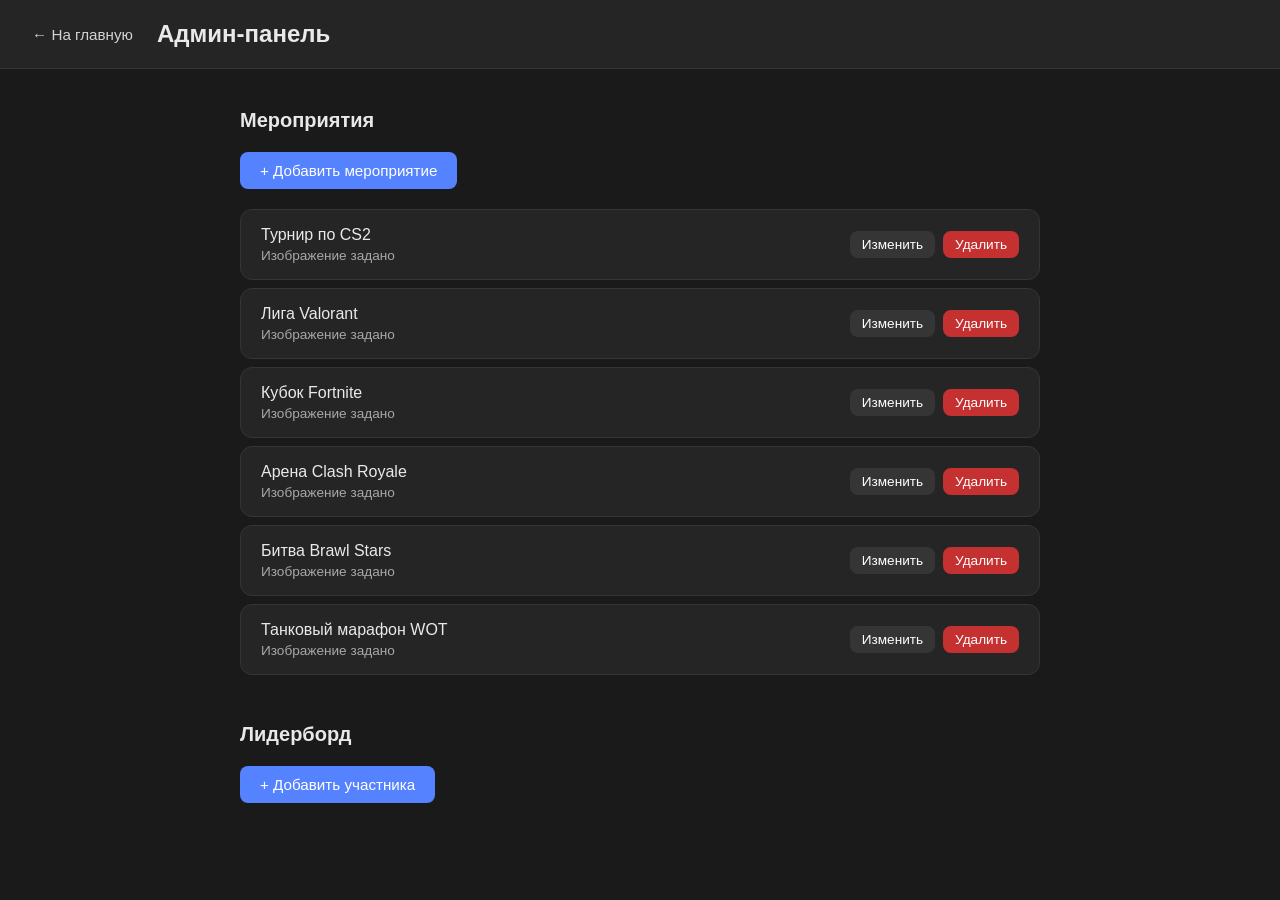
==== kiber-arena-admin.html @ fea4ee59 "loh-ebaniy" ====
<!DOCTYPE html>
<html lang="ru">
<head>
    <meta charset="UTF-8">
    <meta name="viewport" content="width=device-width, initial-scale=1.0">
    <link rel="stylesheet" href="kiber-arena-admin.css">
    <title>Админ-панель — Кибер-арена</title>
</head>
<body>
    <header class="admin-header">
        <a href="kiber-arena.html" class="admin-header__back">← На главную</a>
        <h1 class="admin-header__title">Админ-панель</h1>
    </header>

    <main class="admin-main">
        <section class="admin-section">
            <h2 class="admin-section__title">Мероприятия</h2>
            <button class="admin-btn admin-btn--primary" id="add-event-btn">+ Добавить мероприятие</button>
            <div class="admin-list" id="events-list"></div>
        </section>

        <section class="admin-section">
            <h2 class="admin-section__title">Лидерборд</h2>
            <button class="admin-btn admin-btn--primary" id="add-leader-btn">+ Добавить участника</button>
            <div class="admin-list" id="leaderboard-list"></div>
        </section>
    </main>

    <div class="modal modal--hidden" id="modal">
        <div class="modal__overlay"></div>
        <div class="modal__content">
            <h3 class="modal__title" id="modal-title">Редактировать</h3>
            <form class="modal__form" id="modal-form">
                <div id="modal-fields"></div>
                <div class="modal__actions">
                    <button type="button" class="admin-btn" id="modal-cancel">Отмена</button>
                    <button type="submit" class="admin-btn admin-btn--primary">Сохранить</button>
                </div>
            </form>
        </div>
    </div>

    <script src="kiber-arena-data.js"></script>
    <script src="kiber-arena-admin.js"></script>
</body>
</html>
---- kiber-arena-admin.css ----
/* Админ-панель — тёмная тематика без неона */

html, body {
  margin: 0;
  min-height: 100vh;
  box-sizing: border-box;
  font-family: -apple-system, BlinkMacSystemFont, 'Segoe UI', Roboto, sans-serif;
  background: #1a1a1a;
  color: rgba(255, 255, 255, 0.9);
}

.admin-header {
  display: flex;
  align-items: center;
  gap: 24px;
  padding: 20px 32px;
  background: #252525;
  border-bottom: 1px solid #353535;
}

.admin-header__back {
  color: rgba(255, 255, 255, 0.8);
  text-decoration: none;
  font-size: 0.95rem;
}

.admin-header__back:hover {
  color: #fff;
}

.admin-header__title {
  margin: 0;
  font-size: 1.5rem;
  font-weight: 600;
}

.admin-main {
  max-width: 800px;
  margin: 0 auto;
  padding: 40px 24px;
}

.admin-section {
  margin-bottom: 48px;
}

.admin-section__title {
  margin: 0 0 20px 0;
  font-size: 1.25rem;
  font-weight: 600;
}

.admin-btn {
  padding: 10px 20px;
  border: none;
  border-radius: 8px;
  font-size: 0.95rem;
  cursor: pointer;
  background: #353535;
  color: #fff;
}

.admin-btn:hover {
  background: #404040;
}

.admin-btn--primary {
  background: #5582FF;
}

.admin-btn--primary:hover {
  background: #6b92ff;
}

.admin-btn--danger {
  background: #c53030;
}

.admin-btn--danger:hover {
  background: #e53e3e;
}

.admin-btn--small {
  padding: 6px 12px;
  font-size: 0.85rem;
}

.admin-list {
  margin-top: 20px;
}

.admin-item {
  display: flex;
  align-items: center;
  justify-content: space-between;
  padding: 16px 20px;
  margin-bottom: 8px;
  background: #252525;
  border-radius: 12px;
  border: 1px solid #353535;
}

.admin-item__info {
  flex: 1;
}

.admin-item__title {
  margin: 0 0 4px 0;
  font-size: 1rem;
}

.admin-item__sub {
  margin: 0;
  font-size: 0.85rem;
  color: rgba(255, 255, 255, 0.6);
}

.admin-item__actions {
  display: flex;
  gap: 8px;
}

.modal {
  position: fixed;
  inset: 0;
  display: flex;
  align-items: center;
  justify-content: center;
  z-index: 100;
  padding: 20px;
}

.modal--hidden {
  display: none;
}

.modal__overlay {
  position: absolute;
  inset: 0;
  background: rgba(0, 0, 0, 0.7);
}

.modal__content {
  position: relative;
  background: #252525;
  border-radius: 16px;
  padding: 28px;
  width: 100%;
  max-width: 480px;
  border: 1px solid #353535;
}

.modal__title {
  margin: 0 0 24px 0;
  font-size: 1.2rem;
}

.modal__form .form-group {
  margin-bottom: 16px;
}

.modal__form label {
  display: block;
  margin-bottom: 6px;
  font-size: 0.9rem;
  color: rgba(255, 255, 255, 0.8);
}

.modal__form input,
.modal__form textarea {
  width: 100%;
  box-sizing: border-box;
  padding: 10px 14px;
  background: #1a1a1a;
  border: 1px solid #353535;
  border-radius: 8px;
  color: #fff;
  font-size: 0.95rem;
}

.modal__form textarea {
  min-height: 80px;
  resize: vertical;
}

.modal__actions {
  display: flex;
  gap: 12px;
  margin-top: 24px;
}

.modal__actions .admin-btn {
  flex: 1;
}
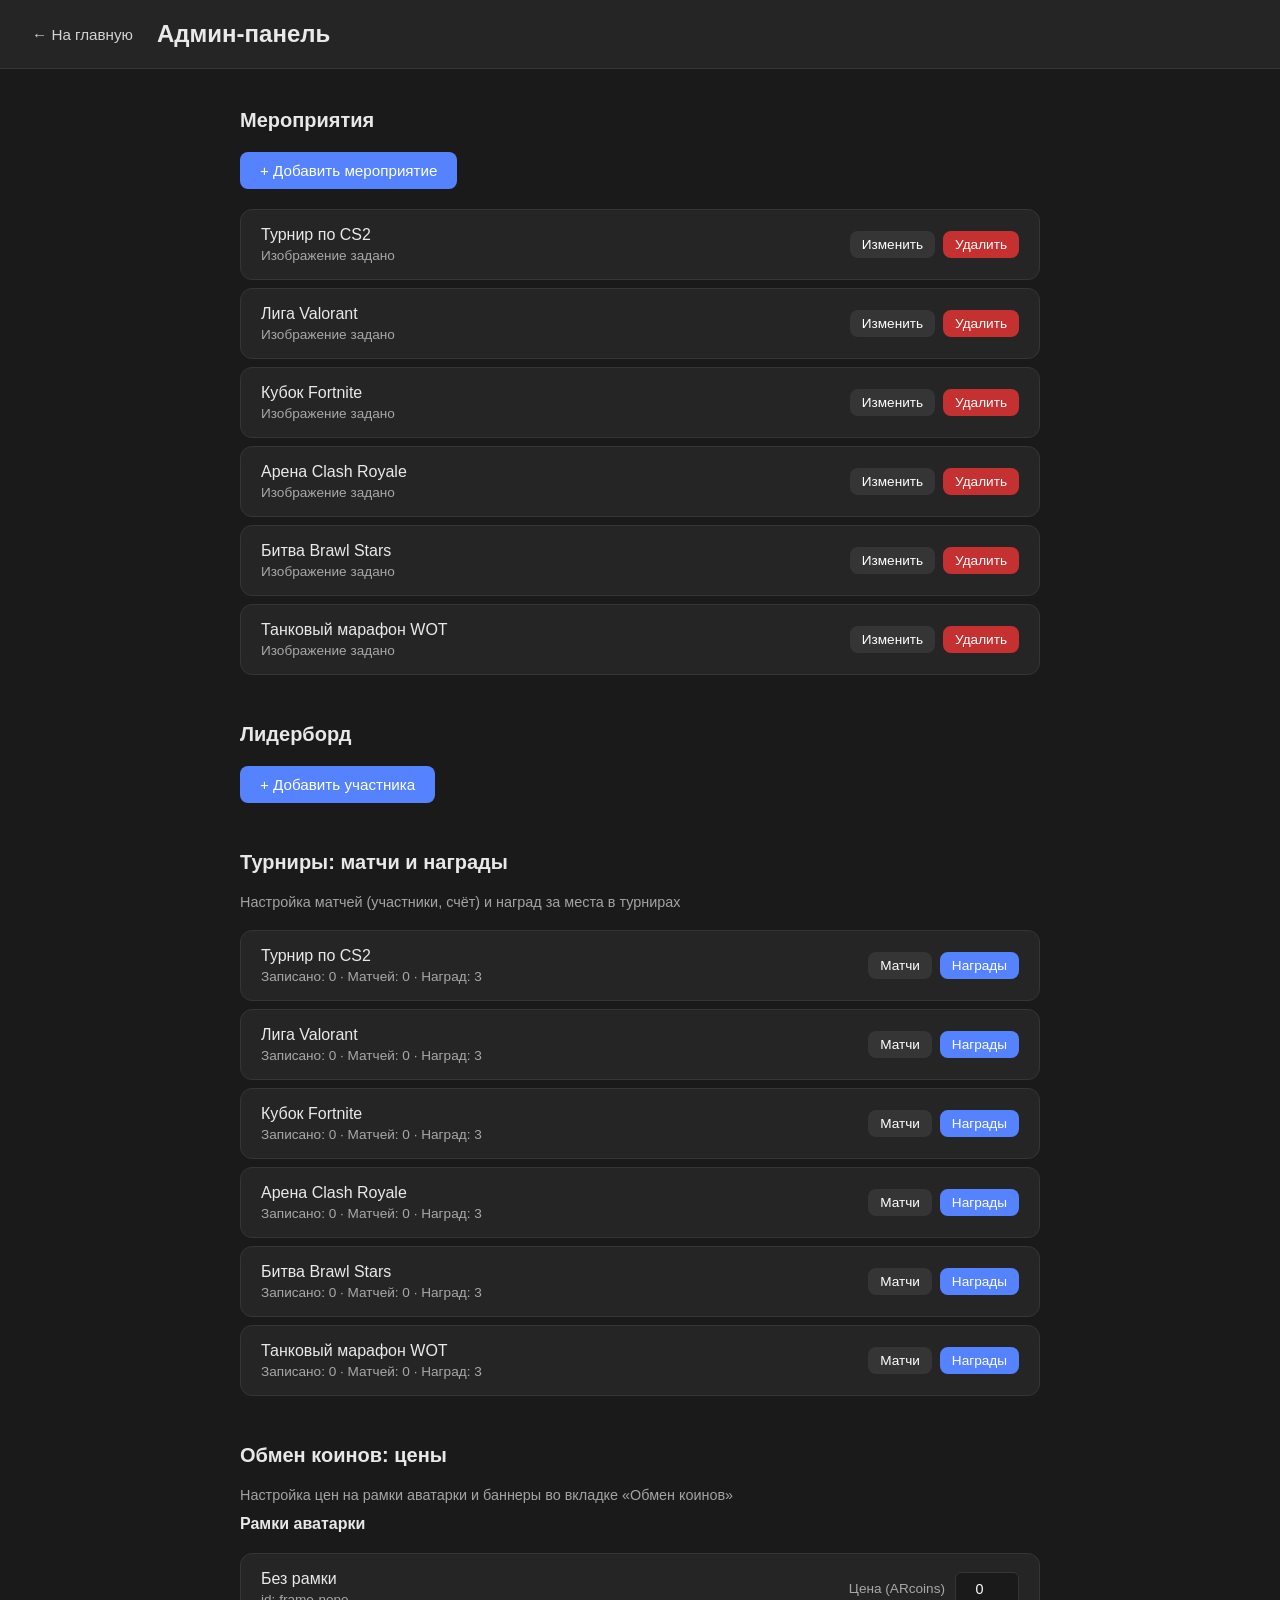
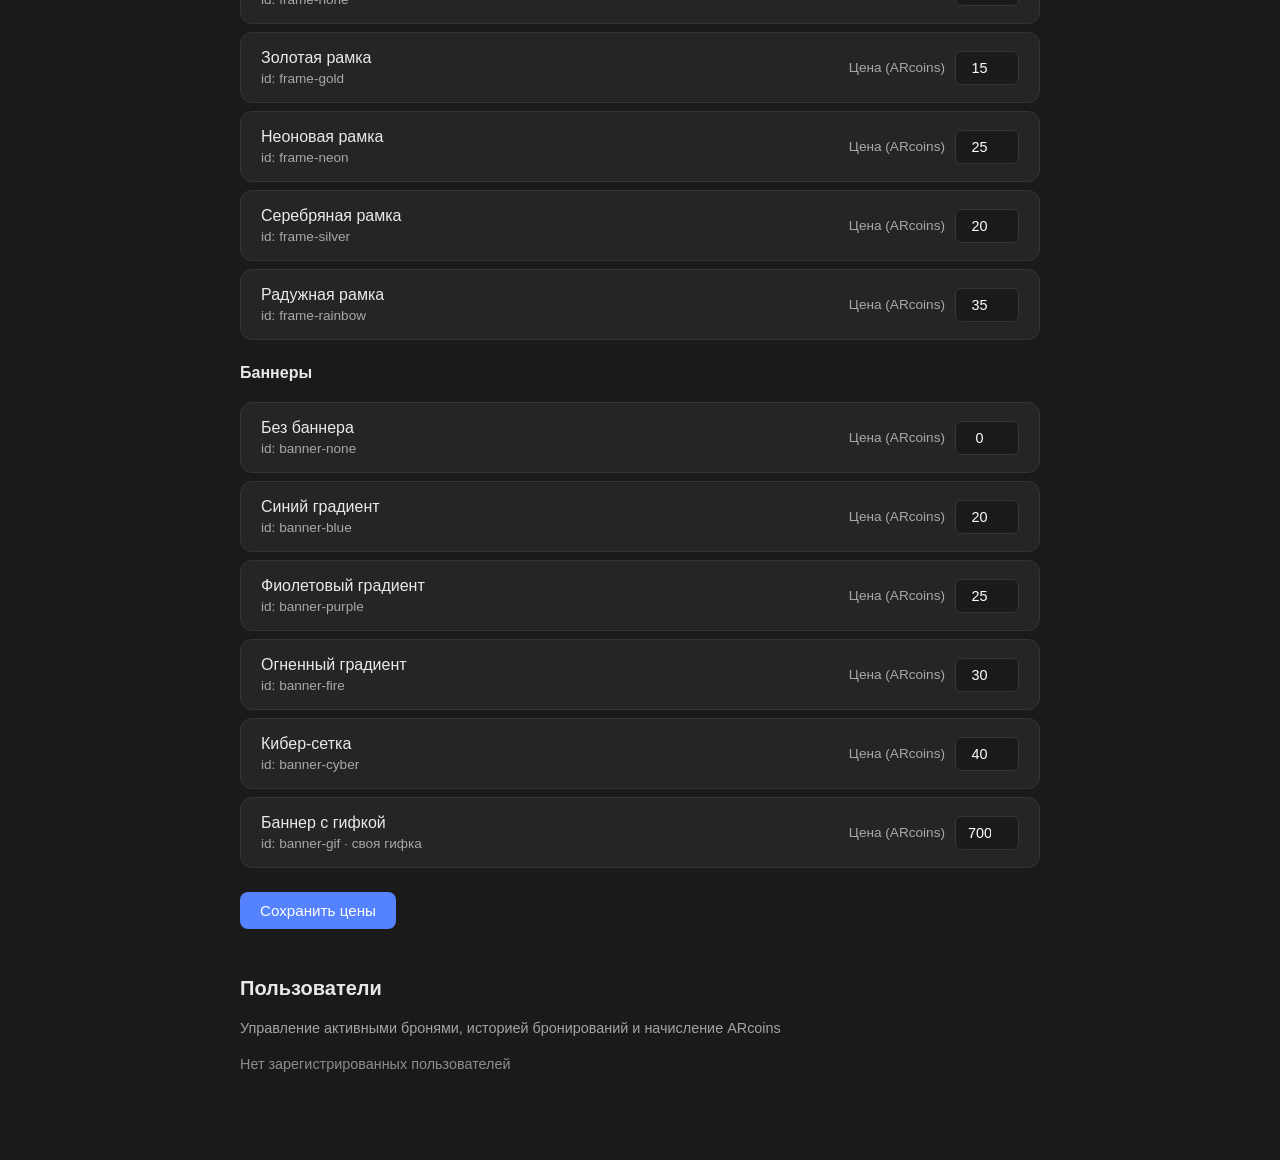
==== commit 5c4e827d: "Add files via upload" ====
--- a/kiber-arena-admin.html
+++ b/kiber-arena-admin.html
@@ -24,6 +24,32 @@
             <button class="admin-btn admin-btn--primary" id="add-leader-btn">+ Добавить участника</button>
             <div class="admin-list" id="leaderboard-list"></div>
         </section>
+
+        <section class="admin-section">
+            <h2 class="admin-section__title">Турниры: матчи и награды</h2>
+            <p class="admin-section__sub">Настройка матчей (участники, счёт) и наград за места в турнирах</p>
+            <div class="admin-list" id="tournaments-admin-list"></div>
+        </section>
+
+        <section class="admin-section">
+            <h2 class="admin-section__title">Обмен коинов: цены</h2>
+            <p class="admin-section__sub">Настройка цен на рамки аватарки и баннеры во вкладке «Обмен коинов»</p>
+            <div class="exchange-prices-block">
+                <h3 class="exchange-prices-block__title">Рамки аватарки</h3>
+                <div class="admin-list" id="exchange-frames-prices"></div>
+            </div>
+            <div class="exchange-prices-block">
+                <h3 class="exchange-prices-block__title">Баннеры</h3>
+                <div class="admin-list" id="exchange-banners-prices"></div>
+            </div>
+            <button type="button" class="admin-btn admin-btn--primary" id="exchange-prices-save">Сохранить цены</button>
+        </section>
+
+        <section class="admin-section">
+            <h2 class="admin-section__title">Пользователи</h2>
+            <p class="admin-section__sub">Управление активными бронями, историей бронирований и начисление ARcoins</p>
+            <div class="admin-list" id="users-list"></div>
+        </section>
     </main>
 
     <div class="modal modal--hidden" id="modal">
@@ -40,6 +66,102 @@
         </div>
     </div>
 
+    <div class="modal modal--hidden" id="user-bookings-modal">
+        <div class="modal__overlay"></div>
+        <div class="modal__content modal__content--wide">
+            <h3 class="modal__title" id="user-bookings-title">Бронирования</h3>
+            <div class="user-bookings-body">
+                <div class="user-bookings-block">
+                    <h4 class="user-bookings-block__title">Активные брони</h4>
+                    <div class="user-bookings-list" id="user-active-bookings"></div>
+                    <p class="user-bookings-empty" id="user-active-empty">Нет активных броней</p>
+                </div>
+                <div class="user-bookings-block">
+                    <h4 class="user-bookings-block__title">История бронирований</h4>
+                    <div class="user-bookings-list" id="user-history-bookings"></div>
+                    <p class="user-bookings-empty" id="user-history-empty">История пуста</p>
+                </div>
+            </div>
+            <div class="modal__actions">
+                <button type="button" class="admin-btn" id="user-bookings-close">Закрыть</button>
+            </div>
+        </div>
+    </div>
+
+    <div class="modal modal--hidden" id="tournament-matches-modal">
+        <div class="modal__overlay"></div>
+        <div class="modal__content modal__content--wide">
+            <h3 class="modal__title" id="tournament-matches-title">Матчи турнира</h3>
+            <p class="admin-section__sub" id="tournament-matches-event-name"></p>
+            <div class="tournament-matches-toolbar">
+                <span class="tournament-matches-toolbar__count">Матчей: <strong id="tournament-matches-count">0</strong></span>
+                <button type="button" class="admin-btn admin-btn--small" id="tournament-matches-add">+ Добавить матч</button>
+            </div>
+            <div class="tournament-matches-admin-wrap">
+                <table class="tournament-matches-admin-table" id="tournament-matches-table">
+                    <thead id="tournament-matches-thead">
+                        <tr>
+                            <th>Матч</th>
+                            <th>Участник 1 (email)</th>
+                            <th>Участник 2 (email)</th>
+                            <th>Счёт 1</th>
+                            <th>Счёт 2</th>
+                            <th class="tournament-matches-admin-table__th--narrow"></th>
+                        </tr>
+                    </thead>
+                    <tbody id="tournament-matches-tbody"></tbody>
+                </table>
+            </div>
+            <div class="modal__actions">
+                <button type="button" class="admin-btn" id="tournament-matches-close">Закрыть</button>
+                <button type="button" class="admin-btn admin-btn--primary" id="tournament-matches-save">Сохранить матчи</button>
+            </div>
+        </div>
+    </div>
+
+    <div class="modal modal--hidden" id="tournament-rewards-modal">
+        <div class="modal__overlay"></div>
+        <div class="modal__content modal__content--wide">
+            <h3 class="modal__title" id="tournament-rewards-title">Награды турнира</h3>
+            <p class="admin-section__sub" id="tournament-rewards-event-name"></p>
+            <div class="tournament-rewards-admin-wrap">
+                <table class="tournament-rewards-admin-table">
+                    <thead>
+                        <tr>
+                            <th>Место</th>
+                            <th>Награда (текст)</th>
+                            <th></th>
+                        </tr>
+                    </thead>
+                    <tbody id="tournament-rewards-tbody"></tbody>
+                </table>
+                <button type="button" class="admin-btn admin-btn--small" id="tournament-rewards-add-row">+ Добавить награду</button>
+            </div>
+            <div class="modal__actions">
+                <button type="button" class="admin-btn" id="tournament-rewards-close">Закрыть</button>
+                <button type="button" class="admin-btn admin-btn--primary" id="tournament-rewards-save">Сохранить награды</button>
+            </div>
+        </div>
+    </div>
+
+    <div class="modal modal--hidden" id="give-coins-modal">
+        <div class="modal__overlay"></div>
+        <div class="modal__content">
+            <h3 class="modal__title" id="give-coins-title">Выдать коины</h3>
+            <p class="give-coins-hint">Коины начисляются пользователям за участие в турнирах и за посещение бронирований компьютеров.</p>
+            <form class="modal__form" id="give-coins-form">
+                <div class="form-group">
+                    <label>Количество ARcoins</label>
+                    <input type="number" id="give-coins-amount" min="1" value="10" required>
+                </div>
+                <div class="modal__actions">
+                    <button type="button" class="admin-btn" id="give-coins-cancel">Отмена</button>
+                    <button type="submit" class="admin-btn admin-btn--primary">Выдать</button>
+                </div>
+            </form>
+        </div>
+    </div>
+
     <script src="kiber-arena-data.js"></script>
     <script src="kiber-arena-admin.js"></script>
 </body>
--- a/kiber-arena-admin.css
+++ b/kiber-arena-admin.css
@@ -48,6 +48,12 @@
   margin: 0 0 20px 0;
   font-size: 1.25rem;
   font-weight: 600;
+}
+
+.admin-section__sub {
+  margin: 0 0 12px 0;
+  font-size: 0.9rem;
+  color: rgba(255, 255, 255, 0.6);
 }
 
 .admin-btn {
@@ -155,6 +161,13 @@
   font-size: 1.2rem;
 }
 
+.give-coins-hint {
+  margin: 0 0 20px 0;
+  font-size: 0.9rem;
+  color: rgba(255, 255, 255, 0.65);
+  line-height: 1.5;
+}
+
 .modal__form .form-group {
   margin-bottom: 16px;
 }
@@ -192,3 +205,195 @@
 .modal__actions .admin-btn {
   flex: 1;
 }
+
+.modal__content--wide {
+  max-width: 560px;
+}
+
+.user-bookings-body {
+  display: flex;
+  flex-direction: column;
+  gap: 24px;
+}
+
+.user-bookings-block {
+  padding: 16px 0;
+  border-top: 1px solid #353535;
+}
+
+.user-bookings-block:first-child {
+  border-top: none;
+  padding-top: 0;
+}
+
+.user-bookings-block__title {
+  margin: 0 0 12px 0;
+  font-size: 1rem;
+  font-weight: 600;
+  color: rgba(255, 255, 255, 0.9);
+}
+
+.user-bookings-list {
+  display: flex;
+  flex-direction: column;
+  gap: 8px;
+}
+
+.user-bookings-empty {
+  margin: 0;
+  font-size: 0.9rem;
+  color: rgba(255, 255, 255, 0.45);
+}
+
+.user-booking-row {
+  display: flex;
+  align-items: center;
+  justify-content: space-between;
+  gap: 12px;
+  padding: 12px 14px;
+  background: #1a1a1a;
+  border-radius: 8px;
+  border: 1px solid #353535;
+}
+
+.user-booking-row__info {
+  font-size: 0.9rem;
+  color: rgba(255, 255, 255, 0.85);
+}
+
+.user-booking-row__btn {
+  flex-shrink: 0;
+}
+
+/* Турниры: матчи и награды */
+.tournament-matches-toolbar {
+  display: flex;
+  align-items: center;
+  justify-content: space-between;
+  gap: 16px;
+  margin-bottom: 12px;
+}
+
+.tournament-matches-toolbar__count {
+  font-size: 0.95rem;
+  color: rgba(255, 255, 255, 0.8);
+}
+
+.tournament-matches-toolbar__count strong {
+  color: #5582FF;
+}
+
+.tournament-matches-admin-wrap,
+.tournament-rewards-admin-wrap {
+  margin: 16px 0 20px;
+  overflow-x: auto;
+}
+
+.tournament-matches-admin-table__th--narrow,
+.tournament-matches-admin-table__td--narrow {
+  width: 48px;
+  text-align: center;
+  padding: 8px;
+}
+
+.tournament-matches-admin-table .tournament-match-remove {
+  min-width: 32px;
+  padding: 4px 8px !important;
+  font-size: 1.2rem;
+  line-height: 1;
+}
+
+.tournament-matches-admin-table,
+.tournament-rewards-admin-table {
+  width: 100%;
+  border-collapse: collapse;
+  font-size: 0.9rem;
+  color: rgba(255, 255, 255, 0.9);
+}
+
+.tournament-matches-admin-table th,
+.tournament-matches-admin-table td,
+.tournament-rewards-admin-table th,
+.tournament-rewards-admin-table td {
+  padding: 10px 12px;
+  text-align: left;
+  border-bottom: 1px solid #353535;
+  vertical-align: middle;
+}
+
+.tournament-matches-admin-table th,
+.tournament-rewards-admin-table th {
+  color: rgba(255, 255, 255, 0.6);
+  font-weight: 600;
+  font-size: 0.8rem;
+}
+
+.admin-input {
+  width: 100%;
+  box-sizing: border-box;
+  padding: 8px 12px;
+  background: #1a1a1a;
+  border: 1px solid #353535;
+  border-radius: 6px;
+  color: #fff;
+  font-size: 0.9rem;
+}
+
+.admin-input:focus {
+  outline: none;
+  border-color: #5582FF;
+}
+
+.admin-input--full {
+  min-width: 140px;
+}
+
+.admin-input--score,
+.admin-input--place {
+  width: 64px;
+  text-align: center;
+}
+
+.admin-input--team {
+  min-width: 100px;
+  max-width: 140px;
+}
+
+#tournament-matches-modal .modal__content--wide,
+#tournament-rewards-modal .modal__content--wide {
+  max-width: 680px;
+}
+
+.tournament-rewards-add-row-wrap {
+  margin-top: 12px;
+}
+
+.tournament-reward-remove {
+  min-width: 36px;
+  padding: 6px 10px !important;
+  font-size: 1.1rem;
+  line-height: 1;
+}
+
+.exchange-prices-block {
+  margin-bottom: 24px;
+}
+
+.exchange-prices-block__title {
+  margin: 0 0 12px 0;
+  font-size: 1rem;
+  font-weight: 600;
+  color: rgba(255, 255, 255, 0.9);
+}
+
+.admin-item--exchange-price .admin-item__actions {
+  display: flex;
+  align-items: center;
+  gap: 10px;
+}
+
+.admin-exchange-price-label {
+  font-size: 0.85rem;
+  color: rgba(255, 255, 255, 0.6);
+  white-space: nowrap;
+}
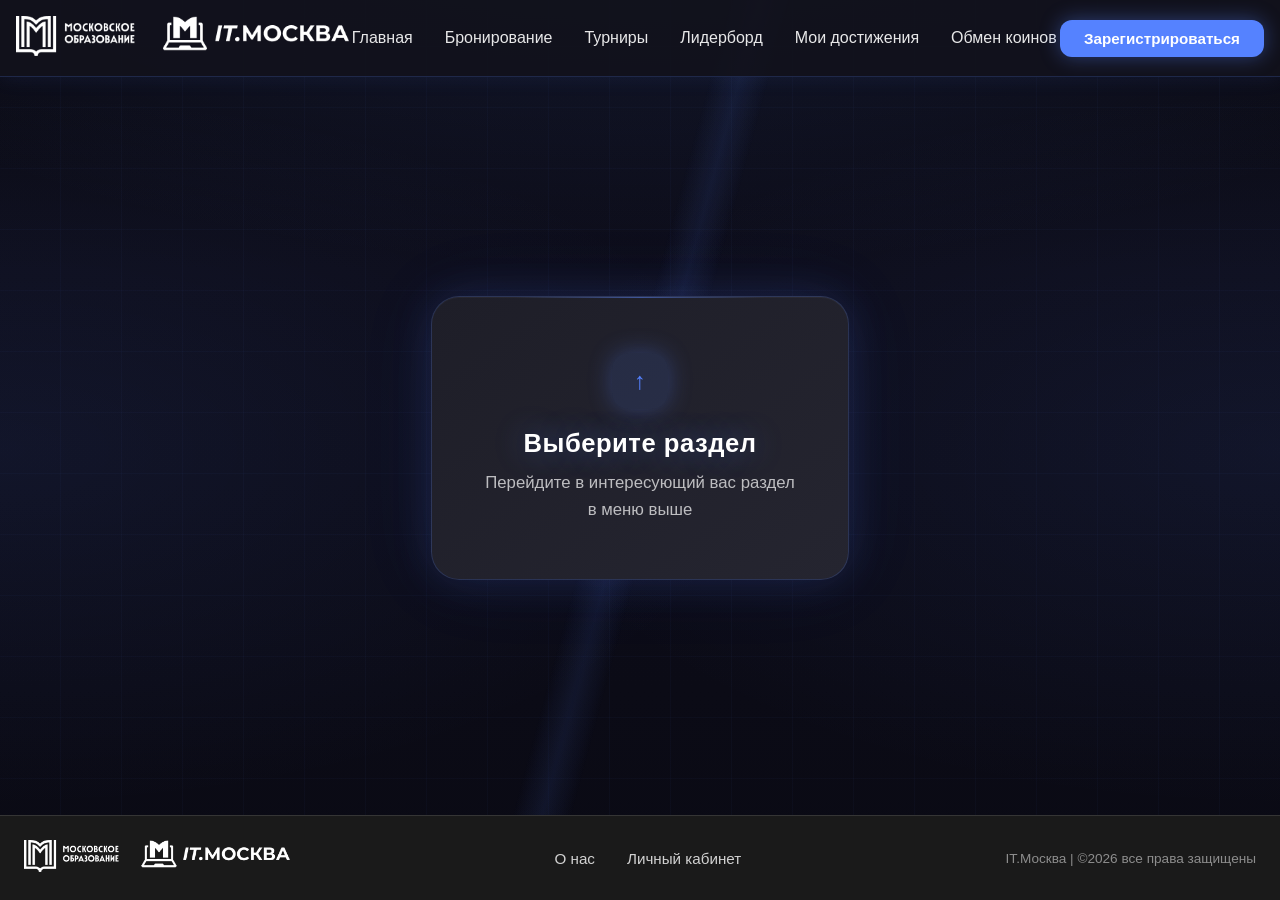
==== commit 15329902: "Add files via upload" ====
--- a/kiber-arena-admin.html
+++ b/kiber-arena-admin.html
@@ -12,45 +12,83 @@
         <h1 class="admin-header__title">Админ-панель</h1>
     </header>
 
-    <main class="admin-main">
-        <section class="admin-section">
-            <h2 class="admin-section__title">Мероприятия</h2>
-            <button class="admin-btn admin-btn--primary" id="add-event-btn">+ Добавить мероприятие</button>
-            <div class="admin-list" id="events-list"></div>
-        </section>
-
-        <section class="admin-section">
-            <h2 class="admin-section__title">Лидерборд</h2>
-            <button class="admin-btn admin-btn--primary" id="add-leader-btn">+ Добавить участника</button>
-            <div class="admin-list" id="leaderboard-list"></div>
-        </section>
-
-        <section class="admin-section">
-            <h2 class="admin-section__title">Турниры: матчи и награды</h2>
-            <p class="admin-section__sub">Настройка матчей (участники, счёт) и наград за места в турнирах</p>
-            <div class="admin-list" id="tournaments-admin-list"></div>
-        </section>
-
-        <section class="admin-section">
-            <h2 class="admin-section__title">Обмен коинов: цены</h2>
-            <p class="admin-section__sub">Настройка цен на рамки аватарки и баннеры во вкладке «Обмен коинов»</p>
-            <div class="exchange-prices-block">
-                <h3 class="exchange-prices-block__title">Рамки аватарки</h3>
-                <div class="admin-list" id="exchange-frames-prices"></div>
-            </div>
-            <div class="exchange-prices-block">
-                <h3 class="exchange-prices-block__title">Баннеры</h3>
-                <div class="admin-list" id="exchange-banners-prices"></div>
-            </div>
-            <button type="button" class="admin-btn admin-btn--primary" id="exchange-prices-save">Сохранить цены</button>
-        </section>
-
-        <section class="admin-section">
-            <h2 class="admin-section__title">Пользователи</h2>
-            <p class="admin-section__sub">Управление активными бронями, историей бронирований и начисление ARcoins</p>
-            <div class="admin-list" id="users-list"></div>
-        </section>
-    </main>
+    <div class="admin-layout">
+        <nav class="admin-sidebar" id="admin-sidebar">
+            <ul class="admin-sidebar__list">
+                <li><a href="#admin-events" class="admin-sidebar__link admin-sidebar__link--active">Мероприятия</a></li>
+                <li><a href="#admin-leaderboard" class="admin-sidebar__link">Лидерборд</a></li>
+                <li><a href="#admin-tournaments" class="admin-sidebar__link">Турниры</a></li>
+                <li><a href="#admin-zones" class="admin-sidebar__link">Управление зонами</a></li>
+                <li><a href="#admin-exchange" class="admin-sidebar__link">Обмен коинов</a></li>
+                <li><a href="#admin-users" class="admin-sidebar__link">Пользователи</a></li>
+                <li><a href="#admin-booking-stats" class="admin-sidebar__link">Статистика бронирований</a></li>
+            </ul>
+            <button type="button" class="admin-sidebar__toggle" id="admin-sidebar-toggle" aria-label="Меню">☰</button>
+        </nav>
+
+        <main class="admin-main">
+            <section class="admin-section" id="admin-events">
+                <div class="admin-section__head">
+                    <h2 class="admin-section__title">Мероприятия</h2>
+                    <button class="admin-btn admin-btn--primary" id="add-event-btn">+ Добавить</button>
+                </div>
+                <p class="admin-section__sub">Турниры и события, отображаемые на главной в блоке «Турниры»</p>
+                <div class="admin-list" id="events-list"></div>
+            </section>
+
+            <section class="admin-section" id="admin-leaderboard">
+                <div class="admin-section__head">
+                    <h2 class="admin-section__title">Лидерборд</h2>
+                    <button class="admin-btn admin-btn--primary" id="add-leader-btn">+ Добавить</button>
+                </div>
+                <p class="admin-section__sub">Участники таблицы лидеров и их ARcoins</p>
+                <div class="admin-list" id="leaderboard-list"></div>
+            </section>
+
+            <section class="admin-section" id="admin-tournaments">
+                <h2 class="admin-section__title">Турниры: матчи и награды</h2>
+                <p class="admin-section__sub">Настройка матчей (участники, счёт) и наград за места</p>
+                <div class="admin-list" id="tournaments-admin-list"></div>
+            </section>
+
+            <section class="admin-section" id="admin-zones">
+                <div class="admin-section__head">
+                    <h2 class="admin-section__title">Управление зонами</h2>
+                    <button type="button" class="admin-btn admin-btn--primary" id="add-zone-btn">+ Добавить зону</button>
+                </div>
+                <p class="admin-section__sub">Места внутри зон, правила доступа, лимиты, приоритеты, статусы (временно закрыта и т.д.)</p>
+                <div class="admin-list" id="zones-list"></div>
+            </section>
+
+            <section class="admin-section" id="admin-exchange">
+                <h2 class="admin-section__title">Обмен коинов: цены</h2>
+                <p class="admin-section__sub">Цены на рамки и баннеры во вкладке «Обмен коинов»</p>
+                <div class="exchange-prices-block">
+                    <h3 class="exchange-prices-block__title">Рамки аватарки</h3>
+                    <div class="admin-list" id="exchange-frames-prices"></div>
+                </div>
+                <div class="exchange-prices-block">
+                    <h3 class="exchange-prices-block__title">Баннеры</h3>
+                    <div class="admin-list" id="exchange-banners-prices"></div>
+                </div>
+                <button type="button" class="admin-btn admin-btn--primary" id="exchange-prices-save">Сохранить цены</button>
+            </section>
+
+            <section class="admin-section" id="admin-users">
+                <h2 class="admin-section__title">Пользователи</h2>
+                <p class="admin-section__sub">Просмотр активности (логи событий, рейтинг активности, отчёты, неявки), бронирования и начисление ARcoins</p>
+                <div class="admin-list" id="users-list"></div>
+            </section>
+
+            <section class="admin-section" id="admin-booking-stats">
+                <h2 class="admin-section__title">Статистика загрузки бронирований</h2>
+                <p class="admin-section__sub">Загрузка по датам и по местам</p>
+                <div class="admin-stats" id="booking-stats"></div>
+            </section>
+        </main>
+    </div>
+
+    <div class="admin-toast" id="admin-toast" aria-live="polite"></div>
 
     <div class="modal modal--hidden" id="modal">
         <div class="modal__overlay"></div>
@@ -162,6 +200,33 @@
         </div>
     </div>
 
+    <div class="modal modal--hidden" id="user-activity-modal">
+        <div class="modal__overlay"></div>
+        <div class="modal__content modal__content--wide">
+            <h3 class="modal__title" id="user-activity-title">Активность пользователя</h3>
+            <div class="user-activity-body">
+                <div class="user-activity-block">
+                    <h4 class="user-activity-block__title">Рейтинг активности</h4>
+                    <div class="user-activity-rating" id="user-activity-rating"></div>
+                </div>
+                <div class="user-activity-block">
+                    <h4 class="user-activity-block__title">Логи событий</h4>
+                    <div class="user-activity-logs" id="user-activity-logs"></div>
+                    <p class="user-activity-empty" id="user-activity-logs-empty">Нет записей</p>
+                </div>
+                <div class="user-activity-block">
+                    <h4 class="user-activity-block__title">Неявки</h4>
+                    <div class="user-activity-noshows" id="user-activity-noshows"></div>
+                    <p class="user-activity-empty" id="user-activity-noshows-empty">Нет неявок</p>
+                    <button type="button" class="admin-btn admin-btn--small" id="user-activity-add-noshow">+ Отметить неявку</button>
+                </div>
+            </div>
+            <div class="modal__actions">
+                <button type="button" class="admin-btn" id="user-activity-close">Закрыть</button>
+            </div>
+        </div>
+    </div>
+
     <script src="kiber-arena-data.js"></script>
     <script src="kiber-arena-admin.js"></script>
 </body>
--- a/kiber-arena-admin.css
+++ b/kiber-arena-admin.css
@@ -34,26 +34,131 @@
   font-weight: 600;
 }
 
+.admin-layout {
+  display: flex;
+  min-height: calc(100vh - 68px);
+}
+
+/* Боковое меню */
+.admin-sidebar {
+  position: sticky;
+  top: 0;
+  width: 220px;
+  flex-shrink: 0;
+  background: #252525;
+  border-right: 1px solid #353535;
+  padding: 24px 0;
+  max-height: calc(100vh - 68px);
+  overflow-y: auto;
+}
+
+.admin-sidebar__list {
+  list-style: none;
+  margin: 0;
+  padding: 0 12px;
+}
+
+.admin-sidebar__link {
+  display: block;
+  padding: 12px 14px;
+  color: rgba(255, 255, 255, 0.75);
+  text-decoration: none;
+  font-size: 0.95rem;
+  font-weight: 500;
+  border-radius: 10px;
+  transition: background 0.2s, color 0.2s;
+}
+
+.admin-sidebar__link:hover {
+  color: #fff;
+  background: rgba(85, 130, 255, 0.15);
+}
+
+.admin-sidebar__link--active {
+  color: #5582FF;
+  background: rgba(85, 130, 255, 0.2);
+}
+
+.admin-sidebar__toggle {
+  display: none;
+  position: absolute;
+  top: 50%;
+  right: -48px;
+  transform: translateY(-50%);
+  width: 40px;
+  height: 40px;
+  padding: 0;
+  background: #353535;
+  border: 1px solid #454545;
+  border-radius: 8px;
+  color: #fff;
+  font-size: 1.2rem;
+  cursor: pointer;
+  z-index: 10;
+}
+
 .admin-main {
-  max-width: 800px;
-  margin: 0 auto;
-  padding: 40px 24px;
+  flex: 1;
+  min-width: 0;
+  max-width: 900px;
+  padding: 32px 28px 48px;
 }
 
 .admin-section {
-  margin-bottom: 48px;
+  margin-bottom: 56px;
+  scroll-margin-top: 24px;
+}
+
+.admin-section__head {
+  display: flex;
+  align-items: center;
+  justify-content: space-between;
+  gap: 16px;
+  flex-wrap: wrap;
+  margin-bottom: 8px;
+}
+
+.admin-section__head .admin-section__title {
+  margin: 0;
 }
 
 .admin-section__title {
-  margin: 0 0 20px 0;
+  margin: 0 0 8px 0;
   font-size: 1.25rem;
   font-weight: 600;
+  color: #fff;
 }
 
 .admin-section__sub {
-  margin: 0 0 12px 0;
+  margin: 0 0 16px 0;
   font-size: 0.9rem;
   color: rgba(255, 255, 255, 0.6);
+  line-height: 1.45;
+}
+
+/* Тосты */
+.admin-toast {
+  position: fixed;
+  bottom: 24px;
+  left: 50%;
+  transform: translateX(-50%) translateY(100px);
+  padding: 14px 24px;
+  background: #2d3748;
+  border: 1px solid rgba(85, 130, 255, 0.4);
+  border-radius: 12px;
+  color: #fff;
+  font-size: 0.95rem;
+  font-weight: 500;
+  box-shadow: 0 8px 24px rgba(0, 0, 0, 0.4);
+  z-index: 1000;
+  opacity: 0;
+  transition: transform 0.3s ease, opacity 0.3s ease;
+  pointer-events: none;
+}
+
+.admin-toast.admin-toast--visible {
+  transform: translateX(-50%) translateY(0);
+  opacity: 1;
 }
 
 .admin-btn {
@@ -92,27 +197,37 @@
 }
 
 .admin-list {
-  margin-top: 20px;
+  margin-top: 4px;
 }
 
 .admin-item {
   display: flex;
   align-items: center;
   justify-content: space-between;
+  gap: 16px;
   padding: 16px 20px;
-  margin-bottom: 8px;
+  margin-bottom: 10px;
   background: #252525;
   border-radius: 12px;
   border: 1px solid #353535;
+  transition: border-color 0.2s, background 0.2s;
+}
+
+.admin-item:hover {
+  border-color: rgba(85, 130, 255, 0.25);
+  background: #2a2a2a;
 }
 
 .admin-item__info {
   flex: 1;
+  min-width: 0;
 }
 
 .admin-item__title {
   margin: 0 0 4px 0;
   font-size: 1rem;
+  font-weight: 600;
+  color: #fff;
 }
 
 .admin-item__sub {
@@ -124,6 +239,8 @@
 .admin-item__actions {
   display: flex;
   gap: 8px;
+  flex-shrink: 0;
+  flex-wrap: wrap;
 }
 
 .modal {
@@ -154,11 +271,15 @@
   width: 100%;
   max-width: 480px;
   border: 1px solid #353535;
+  max-height: 90vh;
+  overflow-y: auto;
 }
 
 .modal__title {
   margin: 0 0 24px 0;
   font-size: 1.2rem;
+  font-weight: 600;
+  color: #fff;
 }
 
 .give-coins-hint {
@@ -180,7 +301,8 @@
 }
 
 .modal__form input,
-.modal__form textarea {
+.modal__form textarea,
+.modal__form select {
   width: 100%;
   box-sizing: border-box;
   padding: 10px 14px;
@@ -189,6 +311,20 @@
   border-radius: 8px;
   color: #fff;
   font-size: 0.95rem;
+}
+
+.modal__form select {
+  cursor: pointer;
+  appearance: none;
+  background-image: url("data:image/svg+xml,%3Csvg xmlns='http://www.w3.org/2000/svg' width='12' height='12' fill='%23fff' viewBox='0 0 16 16'%3E%3Cpath d='M8 11L3 6h10l-5 5z'/%3E%3C/svg%3E");
+  background-repeat: no-repeat;
+  background-position: right 12px center;
+  padding-right: 36px;
+}
+
+.modal__form select:focus {
+  outline: none;
+  border-color: #5582FF;
 }
 
 .modal__form textarea {
@@ -397,3 +533,220 @@
   color: rgba(255, 255, 255, 0.6);
   white-space: nowrap;
 }
+
+/* Адаптив админки */
+@media (max-width: 900px) {
+  .admin-layout {
+    flex-direction: column;
+  }
+
+  .admin-sidebar {
+    position: relative;
+    width: 100%;
+    max-height: none;
+    padding: 16px;
+    border-right: none;
+    border-bottom: 1px solid #353535;
+    display: flex;
+    align-items: center;
+    gap: 12px;
+  }
+
+  .admin-sidebar__list {
+    display: flex;
+    flex-wrap: wrap;
+    gap: 8px;
+    padding: 0;
+    flex: 1;
+  }
+
+  .admin-sidebar__link {
+    padding: 8px 14px;
+    font-size: 0.9rem;
+  }
+
+  .admin-sidebar__toggle {
+    display: none;
+  }
+
+  .admin-main {
+    padding: 24px 16px 40px;
+  }
+
+  .admin-section__head {
+    flex-direction: column;
+    align-items: flex-start;
+  }
+
+  .admin-item {
+    flex-direction: column;
+    align-items: stretch;
+    gap: 12px;
+  }
+
+  .admin-item__actions {
+    justify-content: flex-end;
+  }
+
+  .modal {
+    padding: 12px;
+    align-items: flex-end;
+  }
+
+  .modal__content {
+    max-height: 85vh;
+  }
+
+  #tournament-matches-modal .modal__content--wide,
+  #tournament-rewards-modal .modal__content--wide {
+    max-width: 100%;
+  }
+
+  .tournament-matches-admin-wrap,
+  .tournament-rewards-admin-wrap {
+    overflow-x: auto;
+    -webkit-overflow-scrolling: touch;
+  }
+
+  .admin-toast {
+    bottom: max(16px, env(safe-area-inset-bottom));
+    left: 16px;
+    right: 16px;
+    transform: translateY(100px);
+  }
+
+  .admin-toast.admin-toast--visible {
+    transform: translateY(0);
+  }
+}
+
+/* Статистика бронирований */
+.admin-stats-grid {
+  display: grid;
+  grid-template-columns: repeat(auto-fill, minmax(280px, 1fr));
+  gap: 20px;
+  margin-top: 16px;
+}
+
+.admin-stats-card {
+  background: rgba(255, 255, 255, 0.06);
+  border: 1px solid rgba(255, 255, 255, 0.1);
+  border-radius: 12px;
+  padding: 16px;
+}
+
+.admin-stats-card h4 {
+  margin: 0 0 12px 0;
+  font-size: 1rem;
+  color: rgba(255, 255, 255, 0.9);
+}
+
+.admin-stats-value {
+  font-size: 1.5rem;
+  font-weight: 700;
+  color: #5582FF;
+  margin: 0;
+}
+
+.admin-stats-table-wrap {
+  max-height: 240px;
+  overflow-y: auto;
+}
+
+.admin-stats-table {
+  width: 100%;
+  border-collapse: collapse;
+  font-size: 0.9rem;
+}
+
+.admin-stats-table th,
+.admin-stats-table td {
+  padding: 8px 10px;
+  text-align: left;
+  border-bottom: 1px solid rgba(255, 255, 255, 0.08);
+}
+
+.admin-stats-table th {
+  color: rgba(255, 255, 255, 0.6);
+  font-weight: 600;
+}
+
+/* Активность пользователя */
+.user-activity-body {
+  display: flex;
+  flex-direction: column;
+  gap: 24px;
+  margin-bottom: 16px;
+}
+
+.user-activity-block__title {
+  margin: 0 0 10px 0;
+  font-size: 1rem;
+  color: rgba(255, 255, 255, 0.85);
+}
+
+.user-activity-rating {
+  padding: 12px;
+  background: rgba(255, 255, 255, 0.05);
+  border-radius: 10px;
+  font-size: 0.95rem;
+}
+
+.user-activity-rating p {
+  margin: 6px 0;
+}
+
+.user-activity-logs,
+.user-activity-noshows {
+  max-height: 200px;
+  overflow-y: auto;
+}
+
+.user-activity-log-row,
+.user-activity-noshow-row {
+  padding: 8px 10px;
+  border-bottom: 1px solid rgba(255, 255, 255, 0.08);
+  font-size: 0.9rem;
+  display: flex;
+  align-items: center;
+  justify-content: space-between;
+  gap: 10px;
+}
+
+.user-activity-log-row__time {
+  color: rgba(255, 255, 255, 0.5);
+  white-space: nowrap;
+}
+
+.user-activity-log-row__action {
+  color: #5582FF;
+}
+
+.user-activity-log-row__detail {
+  color: rgba(255, 255, 255, 0.7);
+}
+
+.user-activity-empty {
+  margin: 10px 0;
+  color: rgba(255, 255, 255, 0.5);
+  font-size: 0.9rem;
+}
+
+#user-activity-add-noshow {
+  margin-top: 10px;
+}
+
+@media (max-width: 480px) {
+  .admin-header {
+    padding: 14px 16px;
+  }
+
+  .admin-sidebar__list {
+    justify-content: flex-start;
+  }
+
+  .admin-sidebar__link {
+    padding: 6px 12px;
+    font-size: 0.85rem;
+  }
+}
